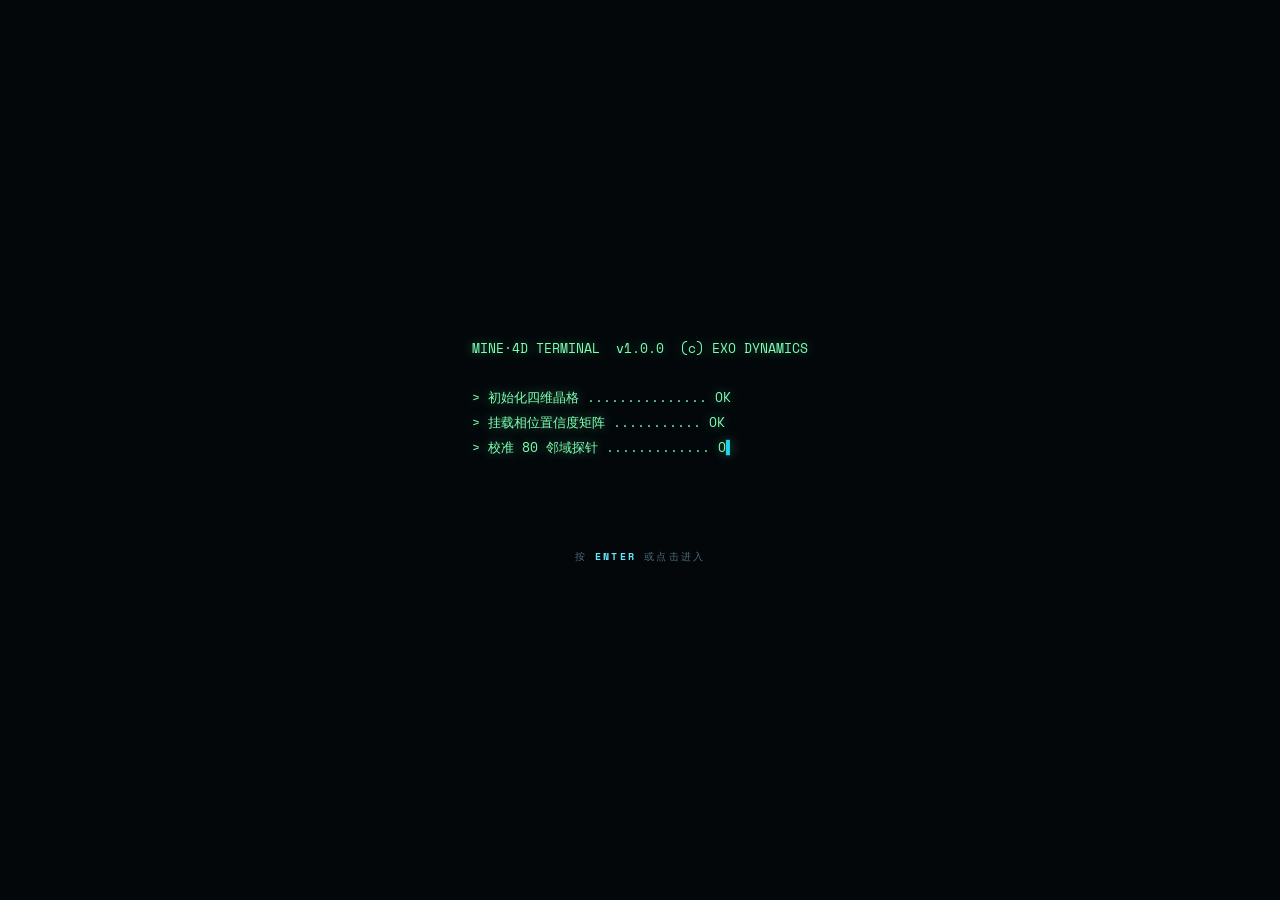
==== index.html @ d92250cf "v1.1.0: add 3D volume view and 4D hyper view - three views switchable with 1/2/3 or the floating tab" ====
<!DOCTYPE html>
<html lang="zh-CN">
<head>
<meta charset="UTF-8">
<meta name="viewport" content="width=device-width, initial-scale=1, maximum-scale=1, user-scalable=no, viewport-fit=cover">
<meta name="theme-color" content="#05090d">
<title>MINE·4D — 四维排雷终端</title>
<link rel="icon" href="data:image/svg+xml,%3Csvg xmlns='http://www.w3.org/2000/svg' viewBox='0 0 32 32'%3E%3Crect width='32' height='32' rx='6' fill='%23081016'/%3E%3Ccircle cx='16' cy='16' r='8' fill='none' stroke='%2322d3ee' stroke-width='2'/%3E%3Ccircle cx='16' cy='16' r='2.6' fill='%23ff3b6b'/%3E%3C/svg%3E">
<link rel="stylesheet" href="fonts/fonts.css?v=1.1.0">
<link rel="stylesheet" href="style.css?v=1.1.0">
</head>
<body>
<div class="crt" aria-hidden="true"></div>
<div class="scanbeam" aria-hidden="true"></div>

<header class="top">
  <div class="brand">
    <span class="logo"><i></i><i></i><i></i><i></i></span>
    <div>
      <b>MINE·4D</b>
      <small>FOUR-DIMENSIONAL DEMINING TERMINAL</small>
    </div>
  </div>

  <nav id="diff-bar" class="diffs"></nav>
  <div id="mode-bar" class="modes"></div>

  <div class="stats">
    <div class="stat"><label>剩余雷</label><b id="mines-left">000</b></div>
    <div class="stat"><label>时间</label><b id="clock">00:00</b></div>
    <div class="stat"><label>已扫描</label><b id="opened">0%</b></div>
    <div class="stat wide"><label>坐标 X Y Z W</label><b id="coords">[-,0,-,0]</b></div>
  </div>

  <div class="acts">
    <button id="btn-new" class="btn">重新生成<i>R</i></button>
    <button id="btn-auto" class="btn">自动推理<i>T</i></button>
    <button id="btn-hint" class="btn">提示<i>G</i></button>
    <button id="btn-cam" class="btn ghost hidden">复位视角</button>
    <button id="btn-help" class="btn ghost">手册<i>H</i></button>
  </div>
</header>

<main>
  <section class="board-wrap">
    <canvas id="board"></canvas>
    <div id="view-bar" class="views"></div>
    <div id="banner" class="banner"></div>
    <div class="corner tl"></div><div class="corner tr"></div>
    <div class="corner bl"></div><div class="corner br"></div>
  </section>

  <aside class="side">
    <section class="panel">
      <h3>相位剖面 <em>PHASE PROFILE</em></h3>
      <div class="thumbs">
        <figure><figcaption id="cap-w0">W-1</figcaption><canvas id="thumb0"></canvas></figure>
        <figure><figcaption id="cap-w1">W</figcaption><canvas id="thumb1"></canvas></figure>
        <figure><figcaption id="cap-w2">W+1</figcaption><canvas id="thumb2"></canvas></figure>
      </div>
      <p class="note">同一层 Z 在相位 W−1 / W / W+1 上的三张切片。</p>
    </section>

    <section class="panel">
      <h3>4D 邻域扫描仪 <em>SCANNER</em></h3>
      <canvas id="scanner"></canvas>
      <p class="note" id="nb-note">9 个小块 = 3 个相位 × 3 个层，每块是 3×3 平面邻域。</p>
    </section>

    <section class="panel log-panel">
      <h3>日志 <em>LOG</em></h3>
      <ul id="log"></ul>
    </section>
  </aside>
</main>

<footer class="bottom">
  <div class="phase-ctl">
    <label>相位 W</label>
    <input id="w-slider" type="range" min="0" max="3" value="0" step="1">
    <b id="w-val">W0</b>
  </div>
  <div id="z-tabs" class="z-tabs"></div>
  <div id="hintline" class="hintline">左键 排雷 · 右键 插旗 · W/S 切相位 · A/D 切层</div>
</footer>

<div id="boot" class="boot">
  <pre id="boot-text"></pre>
  <div class="boot-hint">按 <b>ENTER</b> 或点击进入</div>
</div>

<div id="help" class="modal hidden">
  <div class="modal-box">
    <header>
      <h2>操作手册</h2>
      <button class="close" data-close>×</button>
    </header>
    <div class="modal-body">
      <h4>这是什么</h4>
      <p>经典扫雷被搬到了四个正交维度：雷场是 <b>x × y × z × w</b> 的四维晶格，你每次只看到 <b>(x, y)</b> 这一片平面，用「层 Z」和「相位 W」在四维里移动。</p>
      <h4>两种邻域</h4>
      <p><b>面邻 8</b>（默认）：只算四个维度上「贴着」的 8 个格子（±x、±y、±z、±w），数字 0–8，和经典扫雷一样可以纯逻辑推完。<br>
      <b>全域 80</b>：四维切比雪夫邻域，共 80 个邻居（同层 8 邻 + 上下层各 9 + 相邻相位各 27），数字会很大，右侧扫描仪按「相位 × 层」把它拆成 9 个小块。</p>
      <h4>数字的含义</h4>
      <p>数字 = 该格邻域中的雷数。面邻 8 模式下就是经典扫雷；全域 80 模式下 80 个邻居里有多少雷，数字就是多少。</p>
      <h4>三种视图</h4>
      <ul>
        <li><b>平面</b>（1）：只画 <b>(x, y)</b> 这一张切片，最清晰，适合推逻辑。</li>
        <li><b>立体</b>（2）：把当前相位的 <b>x × y × z</b> 整块画出来，层 Z 变成真正的「楼层」。</li>
        <li><b>四维</b>（3）：把全部相位 <b>W0…Wn</b> 沿一个方向并排展开，四维一次性摊开在眼前。</li>
      </ul>
      <p>立体与四维视图里：<b>拖动</b>旋转、<b>滚轮 / 双指</b>缩放、<b>双击</b>或「复位视角」回到默认机位。左键点格子照样排雷，右键插旗，当前层与当前相位会高亮。</p>
      <h4>怎么玩</h4>
      <ul>
        <li><b>左键</b> 排雷 · 在已开的数字上左键 = 快开（周围旗数等于数字时揭开其余）</li>
        <li><b>右键 / 长按</b> 插旗 · <b>空格</b> 对光标格操作 · <b>F</b> 插旗 · <b>C</b> 快开</li>
        <li><b>W / S</b> 或底部滑杆切相位 · <b>A / D</b> 或 Z0–Zn 切层 · 方向键移动光标</li>
        <li><b>T</b> 自动推理：只做「必定成立」的两类推导，不会瞎猜 · <b>G</b> 提示一处可确定的格子</li>
      </ul>
      <h4>首击安全</h4>
      <p>第一次点击的格子连同它的 80 个邻居都会被排空，必定打开一片空地。</p>
    </div>
  </div>
</div>

<script src="js/core.js?v=1.1.0"></script>
<script src="js/render.js?v=1.1.0"></script>
<script src="js/render3d.js?v=1.1.0"></script>
<script src="js/ui.js?v=1.1.0"></script>
<script src="js/main.js?v=1.1.0"></script>
</body>
</html>
---- fonts/fonts.css ----
/* latin-ext */
@font-face {
  font-family: 'Outfit';
  font-style: normal;
  font-weight: 300;
  font-display: swap;
  src: url(f1.woff2) format('woff2');
  unicode-range: U+0100-02BA, U+02BD-02C5, U+02C7-02CC, U+02CE-02D7, U+02DD-02FF, U+0304, U+0308, U+0329, U+1D00-1DBF, U+1E00-1E9F, U+1EF2-1EFF, U+2020, U+20A0-20AB, U+20AD-20C4, U+2113, U+2C60-2C7F, U+A720-A7FF;
}
/* latin */
@font-face {
  font-family: 'Outfit';
  font-style: normal;
  font-weight: 300;
  font-display: swap;
  src: url(f0.woff2) format('woff2');
  unicode-range: U+0000-00FF, U+0131, U+0152-0153, U+02BB-02BC, U+02C6, U+02DA, U+02DC, U+0304, U+0308, U+0329, U+2000-206F, U+20AC, U+2122, U+2191, U+2193, U+2212, U+2215, U+FEFF, U+FFFD;
}
/* latin-ext */
@font-face {
  font-family: 'Outfit';
  font-style: normal;
  font-weight: 500;
  font-display: swap;
  src: url(f1.woff2) format('woff2');
  unicode-range: U+0100-02BA, U+02BD-02C5, U+02C7-02CC, U+02CE-02D7, U+02DD-02FF, U+0304, U+0308, U+0329, U+1D00-1DBF, U+1E00-1E9F, U+1EF2-1EFF, U+2020, U+20A0-20AB, U+20AD-20C4, U+2113, U+2C60-2C7F, U+A720-A7FF;
}
/* latin */
@font-face {
  font-family: 'Outfit';
  font-style: normal;
  font-weight: 500;
  font-display: swap;
  src: url(f0.woff2) format('woff2');
  unicode-range: U+0000-00FF, U+0131, U+0152-0153, U+02BB-02BC, U+02C6, U+02DA, U+02DC, U+0304, U+0308, U+0329, U+2000-206F, U+20AC, U+2122, U+2191, U+2193, U+2212, U+2215, U+FEFF, U+FFFD;
}
/* latin-ext */
@font-face {
  font-family: 'Outfit';
  font-style: normal;
  font-weight: 700;
  font-display: swap;
  src: url(f1.woff2) format('woff2');
  unicode-range: U+0100-02BA, U+02BD-02C5, U+02C7-02CC, U+02CE-02D7, U+02DD-02FF, U+0304, U+0308, U+0329, U+1D00-1DBF, U+1E00-1E9F, U+1EF2-1EFF, U+2020, U+20A0-20AB, U+20AD-20C4, U+2113, U+2C60-2C7F, U+A720-A7FF;
}
/* latin */
@font-face {
  font-family: 'Outfit';
  font-style: normal;
  font-weight: 700;
  font-display: swap;
  src: url(f0.woff2) format('woff2');
  unicode-range: U+0000-00FF, U+0131, U+0152-0153, U+02BB-02BC, U+02C6, U+02DA, U+02DC, U+0304, U+0308, U+0329, U+2000-206F, U+20AC, U+2122, U+2191, U+2193, U+2212, U+2215, U+FEFF, U+FFFD;
}
/* latin-ext */
@font-face {
  font-family: 'Outfit';
  font-style: normal;
  font-weight: 900;
  font-display: swap;
  src: url(f1.woff2) format('woff2');
  unicode-range: U+0100-02BA, U+02BD-02C5, U+02C7-02CC, U+02CE-02D7, U+02DD-02FF, U+0304, U+0308, U+0329, U+1D00-1DBF, U+1E00-1E9F, U+1EF2-1EFF, U+2020, U+20A0-20AB, U+20AD-20C4, U+2113, U+2C60-2C7F, U+A720-A7FF;
}
/* latin */
@font-face {
  font-family: 'Outfit';
  font-style: normal;
  font-weight: 900;
  font-display: swap;
  src: url(f0.woff2) format('woff2');
  unicode-range: U+0000-00FF, U+0131, U+0152-0153, U+02BB-02BC, U+02C6, U+02DA, U+02DC, U+0304, U+0308, U+0329, U+2000-206F, U+20AC, U+2122, U+2191, U+2193, U+2212, U+2215, U+FEFF, U+FFFD;
}
/* vietnamese */
@font-face {
  font-family: 'Space Mono';
  font-style: normal;
  font-weight: 400;
  font-display: swap;
  src: url(f5.woff2) format('woff2');
  unicode-range: U+0102-0103, U+0110-0111, U+0128-0129, U+0168-0169, U+01A0-01A1, U+01AF-01B0, U+0300-0301, U+0303-0304, U+0308-0309, U+0323, U+0329, U+1EA0-1EF9, U+20AB;
}
/* latin-ext */
@font-face {
  font-family: 'Space Mono';
  font-style: normal;
  font-weight: 400;
  font-display: swap;
  src: url(f6.woff2) format('woff2');
  unicode-range: U+0100-02BA, U+02BD-02C5, U+02C7-02CC, U+02CE-02D7, U+02DD-02FF, U+0304, U+0308, U+0329, U+1D00-1DBF, U+1E00-1E9F, U+1EF2-1EFF, U+2020, U+20A0-20AB, U+20AD-20C4, U+2113, U+2C60-2C7F, U+A720-A7FF;
}
/* latin */
@font-face {
  font-family: 'Space Mono';
  font-style: normal;
  font-weight: 400;
  font-display: swap;
  src: url(f7.woff2) format('woff2');
  unicode-range: U+0000-00FF, U+0131, U+0152-0153, U+02BB-02BC, U+02C6, U+02DA, U+02DC, U+0304, U+0308, U+0329, U+2000-206F, U+20AC, U+2122, U+2191, U+2193, U+2212, U+2215, U+FEFF, U+FFFD;
}
/* vietnamese */
@font-face {
  font-family: 'Space Mono';
  font-style: normal;
  font-weight: 700;
  font-display: swap;
  src: url(f3.woff2) format('woff2');
  unicode-range: U+0102-0103, U+0110-0111, U+0128-0129, U+0168-0169, U+01A0-01A1, U+01AF-01B0, U+0300-0301, U+0303-0304, U+0308-0309, U+0323, U+0329, U+1EA0-1EF9, U+20AB;
}
/* latin-ext */
@font-face {
  font-family: 'Space Mono';
  font-style: normal;
  font-weight: 700;
  font-display: swap;
  src: url(f4.woff2) format('woff2');
  unicode-range: U+0100-02BA, U+02BD-02C5, U+02C7-02CC, U+02CE-02D7, U+02DD-02FF, U+0304, U+0308, U+0329, U+1D00-1DBF, U+1E00-1E9F, U+1EF2-1EFF, U+2020, U+20A0-20AB, U+20AD-20C4, U+2113, U+2C60-2C7F, U+A720-A7FF;
}
/* latin */
@font-face {
  font-family: 'Space Mono';
  font-style: normal;
  font-weight: 700;
  font-display: swap;
  src: url(f2.woff2) format('woff2');
  unicode-range: U+0000-00FF, U+0131, U+0152-0153, U+02BB-02BC, U+02C6, U+02DA, U+02DC, U+0304, U+0308, U+0329, U+2000-206F, U+20AC, U+2122, U+2191, U+2193, U+2212, U+2215, U+FEFF, U+FFFD;
}
---- style.css ----
/* ============================================================
   MINE·4D — 视觉系统：深空终端 / 青蓝荧光 / 单色数据
   ============================================================ */
:root {
  --bg:        #04080c;
  --bg-2:      #061017;
  --panel:     rgba(8, 19, 26, 0.92);
  --panel-2:   rgba(10, 24, 32, 0.82);
  --line:      rgba(34, 211, 238, 0.16);
  --line-2:    rgba(34, 211, 238, 0.34);
  --ink:       #cfe9f0;
  --ink-soft:  #7fa3b0;
  --ink-dim:   #4a6b78;
  --cyan:      #22d3ee;
  --cyan-2:    #67e8f9;
  --amber:     #ffb020;
  --magenta:   #ff3b6b;
  --green:     #7dffb2;
  --font-mono: 'Space Mono', ui-monospace, 'Cascadia Mono', monospace;
  --font-ui: 'Outfit', 'PingFang SC', 'Microsoft YaHei', sans-serif;
  --ease: cubic-bezier(0.22, 1, 0.36, 1);
}

* { margin: 0; padding: 0; box-sizing: border-box; -webkit-tap-highlight-color: transparent; }

html, body { height: 100%; }

body {
  overflow: hidden;
  background:
    radial-gradient(120% 90% at 50% -10%, rgba(34, 211, 238, 0.10), transparent 55%),
    radial-gradient(90% 70% at 110% 110%, rgba(255, 59, 107, 0.07), transparent 60%),
    linear-gradient(180deg, #050b11 0%, #03070a 100%),
    var(--bg);
  color: var(--ink);
  font-family: var(--font-ui);
  font-size: 14px;
  -webkit-font-smoothing: antialiased;
  user-select: none;
  display: grid;
  grid-template-rows: auto minmax(0, 1fr) auto;
  height: 100dvh;
}

/* 四维网格底纹：这是台扫描仪，格线属于它自己 */
body::before {
  content: '';
  position: fixed; inset: 0; pointer-events: none; z-index: 0;
  background-image:
    linear-gradient(rgba(34, 211, 238, 0.045) 1px, transparent 1px),
    linear-gradient(90deg, rgba(34, 211, 238, 0.045) 1px, transparent 1px);
  background-size: 56px 56px;
  mask-image: radial-gradient(120% 90% at 50% 10%, #000 30%, transparent 78%);
}

/* CRT 扫描线 + 暗角 */
.crt {
  position: fixed; inset: 0; pointer-events: none; z-index: 50;
  background: repeating-linear-gradient(180deg, rgba(255, 255, 255, 0.028) 0 1px, transparent 1px 3px);
  mix-blend-mode: screen;
  opacity: 0.55;
}
.crt::after {
  content: '';
  position: absolute; inset: 0;
  background: radial-gradient(120% 90% at 50% 50%, transparent 55%, rgba(0, 0, 0, 0.55) 100%);
  mix-blend-mode: multiply;
}
.scanbeam {
  position: fixed; left: 0; right: 0; height: 140px; z-index: 49;
  pointer-events: none;
  background: linear-gradient(180deg, transparent, rgba(34, 211, 238, 0.05), transparent);
  animation: beam 9s linear infinite;
}
@keyframes beam { from { top: -20%; } to { top: 110%; } }

::selection { background: rgba(34, 211, 238, 0.28); color: #eafcff; }
::-webkit-scrollbar { width: 8px; height: 8px; }
::-webkit-scrollbar-track { background: rgba(6, 16, 22, 0.6); }
::-webkit-scrollbar-thumb { background: rgba(34, 211, 238, 0.28); border-radius: 0; }
::-webkit-scrollbar-thumb:hover { background: rgba(34, 211, 238, 0.45); }
:focus-visible { outline: 1px solid var(--cyan); outline-offset: 2px; }

/* ---------------- 顶栏 ---------------- */
.top {
  position: relative; z-index: 5;
  display: flex; align-items: center; gap: 18px;
  padding: 14px clamp(12px, 2.2vw, 26px) 12px;
  border-bottom: 1px solid var(--line);
  background: linear-gradient(180deg, rgba(8, 19, 26, 0.95), rgba(6, 14, 20, 0.72));
  backdrop-filter: blur(6px);
}
.brand { display: flex; align-items: center; gap: 11px; flex: none; }
.brand b {
  display: block; font-family: var(--font-mono); font-size: 18px; letter-spacing: 0.16em;
  color: #eafcff; text-shadow: 0 0 18px rgba(34, 211, 238, 0.55);
}
.brand small {
  display: block; font-family: var(--font-mono); font-size: 8.5px; letter-spacing: 0.22em;
  color: var(--ink-dim); margin-top: 2px;
}
.logo { display: grid; grid-template-columns: 1fr 1fr; gap: 3px; width: 22px; height: 22px; }
.logo i { display: block; border: 1px solid var(--line-2); background: rgba(34, 211, 238, 0.10); }
.logo i:nth-child(4) { background: var(--cyan); border-color: var(--cyan); box-shadow: 0 0 10px rgba(34, 211, 238, 0.8); }

.diffs { display: flex; gap: 6px; flex: 1; min-width: 0; }
.diff {
  flex: 1 1 0; min-width: 0;
  display: grid; gap: 1px;
  padding: 6px 9px;
  font-family: var(--font-mono); text-align: left;
  color: var(--ink-soft);
  background: rgba(10, 24, 32, 0.6);
  border: 1px solid var(--line);
  clip-path: polygon(0 0, calc(100% - 8px) 0, 100% 8px, 100% 100%, 8px 100%, 0 calc(100% - 8px));
  cursor: pointer;
  transition: border-color 160ms var(--ease), background 160ms, color 160ms;
}
.diff b { font-size: 12px; letter-spacing: 0.1em; color: var(--ink); }
.diff i { font-style: normal; font-size: 8px; letter-spacing: 0.18em; color: var(--ink-dim); }
.diff span { font-size: 9px; color: var(--ink-dim); white-space: nowrap; overflow: hidden; text-overflow: ellipsis; }
.diff:hover { border-color: var(--line-2); color: var(--cyan-2); }
.diff.on {
  color: var(--cyan-2); border-color: var(--cyan);
  background: rgba(34, 211, 238, 0.12);
  box-shadow: inset 0 0 22px rgba(34, 211, 238, 0.10);
}
.diff.on b { color: #eafcff; }

.modes { display: flex; gap: 3px; flex: none; padding: 2px; border: 1px solid var(--line); }
.mode {
  font-family: var(--font-mono); font-size: 9.5px; letter-spacing: 0.08em;
  color: var(--ink-dim); background: transparent; border: 0;
  padding: 4px 8px; cursor: pointer; transition: color 130ms, background 130ms;
}
.mode:hover { color: var(--cyan-2); }
.mode.on { color: #04121a; background: var(--cyan); }

.views {
  position: absolute; top: 10px; left: 12px; z-index: 4;
  display: flex; gap: 3px;
  padding: 3px;
  background: rgba(4, 11, 16, 0.72);
  border: 1px solid var(--line);
  backdrop-filter: blur(4px);
}
.view {
  display: grid; gap: 0;
  font-family: var(--font-mono); text-align: left;
  color: var(--ink-dim);
  background: rgba(10, 24, 32, 0.55);
  border: 1px solid var(--line);
  padding: 4px 9px; cursor: pointer;
  transition: color 130ms, border-color 130ms, background 130ms;
}
.view b { font-size: 10px; color: var(--ink-soft); font-weight: 700; letter-spacing: 0.08em; }
.view i { font-style: normal; font-size: 7px; letter-spacing: 0.14em; color: var(--ink-dim); }
.view:hover { border-color: var(--line-2); }
.view:hover b { color: var(--cyan-2); }
.view.on { border-color: var(--cyan); background: rgba(34, 211, 238, 0.14); }
.view.on b { color: #eafcff; }
.view.on i { color: var(--cyan); }

.stats { display: flex; gap: 14px; flex: none; }
.stat { display: grid; gap: 1px; }
.stat label { font-family: var(--font-mono); font-size: 8px; letter-spacing: 0.16em; color: var(--ink-dim); }
.stat b {
  font-family: var(--font-mono); font-size: 15px; font-variant-numeric: tabular-nums;
  color: var(--cyan-2); letter-spacing: 0.04em;
}
.stat.wide b { font-size: 12px; color: var(--ink); letter-spacing: 0.02em; }

.acts { display: flex; gap: 6px; flex: none; }
.btn {
  display: inline-flex; align-items: center; gap: 6px;
  font-family: var(--font-mono); font-size: 10.5px; letter-spacing: 0.12em;
  color: var(--ink);
  padding: 7px 10px;
  background: rgba(10, 24, 32, 0.7);
  border: 1px solid var(--line-2);
  clip-path: polygon(0 0, calc(100% - 7px) 0, 100% 7px, 100% 100%, 7px 100%, 0 calc(100% - 7px));
  cursor: pointer;
  transition: transform 130ms var(--ease), background 130ms, border-color 130ms, color 130ms;
}
.btn i {
  font-style: normal; font-size: 8px; color: var(--ink-dim);
  border: 1px solid var(--line); padding: 0 3px; border-radius: 2px;
}
.btn:hover { color: var(--cyan-2); border-color: var(--cyan); background: rgba(34, 211, 238, 0.10); transform: translateY(-1px); }
.btn:active { transform: translateY(1px); }
.btn.ghost { border-color: var(--line); color: var(--ink-soft); }

/* ---------------- 主体 ---------------- */
main {
  position: relative; z-index: 4;
  display: grid; grid-template-columns: minmax(0, 1fr) 288px;
  grid-template-rows: minmax(0, 1fr);
  gap: 14px; min-height: 0;
  padding: 14px clamp(12px, 2.2vw, 26px) 10px;
}

.board-wrap {
  position: relative; min-height: 0;
  border: 1px solid var(--line);
  background:
    radial-gradient(90% 70% at 50% 0%, rgba(34, 211, 238, 0.06), transparent 60%),
    rgba(4, 10, 14, 0.72);
  clip-path: polygon(0 0, calc(100% - 16px) 0, 100% 16px, 100% 100%, 16px 100%, 0 calc(100% - 16px));
  overflow: hidden;
}
.board-wrap::after {
  content: '';
  position: absolute; inset: 0; pointer-events: none;
  box-shadow: inset 0 0 60px rgba(34, 211, 238, 0.06);
}
#board {
  position: absolute; inset: 0;
  display: block; width: 100%; height: 100%;
  touch-action: manipulation;
}

.corner { position: absolute; width: 14px; height: 14px; border: 1px solid var(--cyan); pointer-events: none; opacity: 0.8; }
.corner.tl { left: 6px; top: 6px; border-right: 0; border-bottom: 0; }
.corner.tr { right: 6px; top: 6px; border-left: 0; border-bottom: 0; }
.corner.bl { left: 6px; bottom: 6px; border-right: 0; border-top: 0; }
.corner.br { right: 6px; bottom: 6px; border-left: 0; border-top: 0; }

.banner {
  position: absolute; inset: 0; z-index: 3;
  display: grid; place-content: center; gap: 8px; text-align: center;
  background: rgba(3, 8, 12, 0);
  opacity: 0; visibility: hidden;
  transition: opacity 260ms var(--ease), visibility 260ms, background 260ms;
  pointer-events: none;
}
.banner.show { opacity: 1; visibility: visible; background: rgba(3, 8, 12, 0.72); }
.banner .b-title {
  font-family: var(--font-mono); font-size: clamp(22px, 3.4vw, 40px); letter-spacing: 0.18em;
  color: #eafcff; text-shadow: 0 0 30px rgba(34, 211, 238, 0.55);
}
.banner .b-sub { font-family: var(--font-mono); font-size: 11.5px; letter-spacing: 0.14em; color: var(--ink-soft); }
.banner.lose .b-title { color: #ffe1e8; text-shadow: 0 0 34px rgba(255, 59, 107, 0.7); }
.banner.win .b-title { color: #e8fff2; text-shadow: 0 0 34px rgba(125, 255, 178, 0.6); }

/* ---------------- 侧栏 ---------------- */
.side { display: grid; grid-template-rows: auto auto minmax(0, 1fr); gap: 10px; min-height: 0; }
.panel {
  position: relative;
  padding: 10px 12px 12px;
  background: var(--panel);
  border: 1px solid var(--line);
  clip-path: polygon(0 0, calc(100% - 12px) 0, 100% 12px, 100% 100%, 12px 100%, 0 calc(100% - 12px));
}
.panel h3 {
  display: flex; align-items: baseline; gap: 8px;
  font-family: var(--font-mono); font-size: 10.5px; letter-spacing: 0.2em;
  color: var(--ink); margin-bottom: 8px; font-weight: 700;
}
.panel h3 em { font-style: normal; font-size: 7.5px; letter-spacing: 0.2em; color: var(--ink-dim); }
.panel .note { margin-top: 7px; font-size: 10px; line-height: 1.55; color: var(--ink-dim); letter-spacing: 0.02em; }

.thumbs { display: grid; grid-template-columns: repeat(3, 1fr); gap: 6px; }
.thumbs figure { display: grid; gap: 4px; }
.thumbs figcaption {
  font-family: var(--font-mono); font-size: 8px; letter-spacing: 0.16em; color: var(--ink-dim);
  text-align: center;
}
.thumbs canvas { width: 100%; aspect-ratio: 4 / 3; display: block; background: rgba(4, 10, 14, 0.6); border: 1px solid var(--line); }

#scanner { width: 100%; aspect-ratio: 1 / 1; display: block; background: rgba(4, 10, 14, 0.55); border: 1px solid var(--line); }

.log-panel { display: flex; flex-direction: column; min-height: 0; }
#log { list-style: none; overflow-y: auto; min-height: 60px; display: grid; gap: 3px; align-content: start; }
#log li {
  display: grid; grid-template-columns: auto auto 1fr; gap: 6px; align-items: baseline;
  font-family: var(--font-mono); font-size: 9.5px; line-height: 1.5;
  color: var(--ink-soft);
  padding: 2px 0;
  border-bottom: 1px dashed rgba(34, 211, 238, 0.08);
}
#log .ts { color: var(--ink-dim); font-size: 8.5px; }
#log .mk { color: var(--cyan); }
#log li.l-good { color: #c8ffe0; }
#log li.l-good .mk { color: var(--green); }
#log li.l-bad { color: #ffd9e1; }
#log li.l-bad .mk { color: var(--magenta); }
#log li.l-warn { color: #ffe9c2; }
#log li.l-warn .mk { color: var(--amber); }

/* ---------------- 底栏 ---------------- */
.bottom {
  position: relative; z-index: 5;
  display: flex; align-items: center; gap: 18px;
  padding: 10px clamp(12px, 2.2vw, 26px) max(10px, env(safe-area-inset-bottom));
  border-top: 1px solid var(--line);
  background: linear-gradient(0deg, rgba(8, 19, 26, 0.92), rgba(6, 14, 20, 0.6));
}
.phase-ctl { display: flex; align-items: center; gap: 10px; flex: none; }
.phase-ctl label { font-family: var(--font-mono); font-size: 9px; letter-spacing: 0.18em; color: var(--ink-dim); }
.phase-ctl b { font-family: var(--font-mono); font-size: 11px; color: var(--cyan-2); min-width: 26px; }

input[type='range'] {
  -webkit-appearance: none; appearance: none;
  width: clamp(110px, 16vw, 220px); height: 20px; background: transparent; cursor: pointer;
}
input[type='range']::-webkit-slider-runnable-track {
  height: 4px; background: linear-gradient(90deg, rgba(34, 211, 238, 0.55), rgba(34, 211, 238, 0.12));
  border: 1px solid var(--line-2);
}
input[type='range']::-webkit-slider-thumb {
  -webkit-appearance: none; width: 12px; height: 16px; margin-top: -7px;
  background: var(--cyan); border: 0;
  clip-path: polygon(0 0, 100% 0, 100% 70%, 50% 100%, 0 70%);
  box-shadow: 0 0 12px rgba(34, 211, 238, 0.8);
}
input[type='range']::-moz-range-track { height: 4px; background: rgba(34, 211, 238, 0.25); }
input[type='range']::-moz-range-thumb { width: 12px; height: 16px; border: 0; background: var(--cyan); border-radius: 0; }

.z-tabs { display: flex; gap: 4px; flex-wrap: wrap; }
.ztab {
  font-family: var(--font-mono); font-size: 9.5px; letter-spacing: 0.1em;
  color: var(--ink-dim); background: rgba(10, 24, 32, 0.6);
  border: 1px solid var(--line); padding: 4px 8px; cursor: pointer;
  transition: color 130ms, border-color 130ms, background 130ms;
}
.ztab:hover { color: var(--cyan-2); border-color: var(--line-2); }
.ztab.on { color: #04121a; background: var(--cyan); border-color: var(--cyan); box-shadow: 0 0 14px rgba(34, 211, 238, 0.55); }

.hintline {
  margin-left: auto; font-family: var(--font-mono); font-size: 9.5px; letter-spacing: 0.05em;
  color: var(--ink-dim); text-align: right; white-space: nowrap; overflow: hidden; text-overflow: ellipsis;
}
.hintline b { color: var(--cyan-2); font-weight: 400; }

/* ---------------- 开机自检 ---------------- */
.boot {
  position: fixed; inset: 0; z-index: 80;
  display: grid; place-content: center; gap: 18px; justify-items: center;
  background: #03070a;
  transition: opacity 700ms var(--ease), visibility 700ms;
}
.boot pre {
  font-family: var(--font-mono); font-size: clamp(10px, 1.25vw, 13px); line-height: 1.9;
  color: var(--green); text-shadow: 0 0 12px rgba(125, 255, 178, 0.45);
  min-height: 15em; white-space: pre-wrap; max-width: 92vw;
}
.boot .caret { animation: blink 900ms steps(1) infinite; color: var(--cyan); }
@keyframes blink { 50% { opacity: 0; } }
.boot-hint { font-family: var(--font-mono); font-size: 10px; letter-spacing: 0.22em; color: var(--ink-dim); }
.boot-hint b { color: var(--cyan-2); }
.boot.gone { opacity: 0; visibility: hidden; }

/* ---------------- 手册 ---------------- */
.modal {
  position: fixed; inset: 0; z-index: 70;
  display: grid; place-items: center; padding: 20px;
  background: rgba(3, 7, 10, 0.78);
  backdrop-filter: blur(4px);
}
.modal.hidden { display: none; }
.modal-box {
  width: min(640px, 100%); max-height: 82vh; overflow: hidden;
  display: flex; flex-direction: column;
  background: var(--panel); border: 1px solid var(--line-2);
  clip-path: polygon(0 0, calc(100% - 18px) 0, 100% 18px, 100% 100%, 18px 100%, 0 calc(100% - 18px));
}
.modal-box header {
  display: flex; justify-content: space-between; align-items: center;
  padding: 14px 18px 10px; border-bottom: 1px solid var(--line);
}
.modal-box h2 { font-family: var(--font-mono); font-size: 15px; letter-spacing: 0.18em; }
.modal-box .close {
  background: none; border: 1px solid var(--line-2); color: var(--ink-soft);
  width: 26px; height: 26px; cursor: pointer; font-size: 15px; line-height: 1;
}
.modal-box .close:hover { color: var(--magenta); border-color: var(--magenta); }
.modal-body { padding: 14px 18px 20px; overflow-y: auto; }
.modal-body h4 {
  font-family: var(--font-mono); font-size: 10px; letter-spacing: 0.2em;
  color: var(--cyan-2); margin: 14px 0 5px;
}
.modal-body h4:first-child { margin-top: 0; }
.modal-body p, .modal-body li { font-size: 12.5px; line-height: 1.75; color: var(--ink-soft); }
.modal-body ul { padding-left: 18px; display: grid; gap: 3px; }
.modal-body b { color: var(--ink); font-weight: 600; }

/* ---------------- 响应式 ---------------- */
@media (max-width: 1180px) {
  .stats .stat.wide { display: none; }
  main { grid-template-columns: minmax(0, 1fr) 250px; }
}

@media (max-width: 980px) {
  body {
    height: auto; min-height: 100dvh;
    overflow-y: auto; overflow-x: hidden;
    grid-template-rows: auto auto auto;
  }
  main {
    grid-template-columns: minmax(0, 1fr);
    grid-template-rows: auto auto;
    padding-bottom: 6px;
  }
  .board-wrap { height: 46vh; min-height: 300px; }
  .side { grid-template-rows: auto auto auto; }
  .top { flex-wrap: wrap; gap: 8px 10px; padding-bottom: 10px; }
  .diffs { order: 3; flex-basis: 100%; }
  .modes { order: 2; }
  .acts { margin-left: auto; order: 2; }
  .hintline { display: none; }
  .bottom {
    position: sticky; bottom: 0; z-index: 6;
    background: linear-gradient(0deg, rgba(6, 15, 21, 0.98), rgba(6, 15, 21, 0.88));
    backdrop-filter: blur(8px);
  }
  /* 给吸底控制条留出让位，滚到底时最后一块内容不会被压住 */
  .side { padding-bottom: 92px; }
}

@media (max-width: 600px) {
  body { font-size: 13px; }
  .brand small { display: none; }
  .board-wrap { height: 42vh; min-height: 268px; }
  .brand b { font-size: 15px; }
  .brand small { display: none; }
  .stats { gap: 10px; }
  .stat b { font-size: 13px; }
  .diff span { display: none; }
  .diff b { font-size: 11px; }
  .diff i { font-size: 7px; }
  .btn { padding: 6px 8px; font-size: 9.5px; }
  .btn i { display: none; }
  .bottom { gap: 10px; flex-wrap: wrap; }
  .z-tabs { order: 3; flex-basis: 100%; }
  .phase-ctl { flex: 1; }
  input[type='range'] { width: 100%; }
  main { padding-top: 8px; }
  .modal-body p, .modal-body li { font-size: 12px; }
}

@media (prefers-reduced-motion: reduce) {
  .scanbeam { display: none; }
  .crt { opacity: 0.3; }
  *, *::before, *::after { animation-duration: 0.01ms !important; transition-duration: 0.01ms !important; }
}
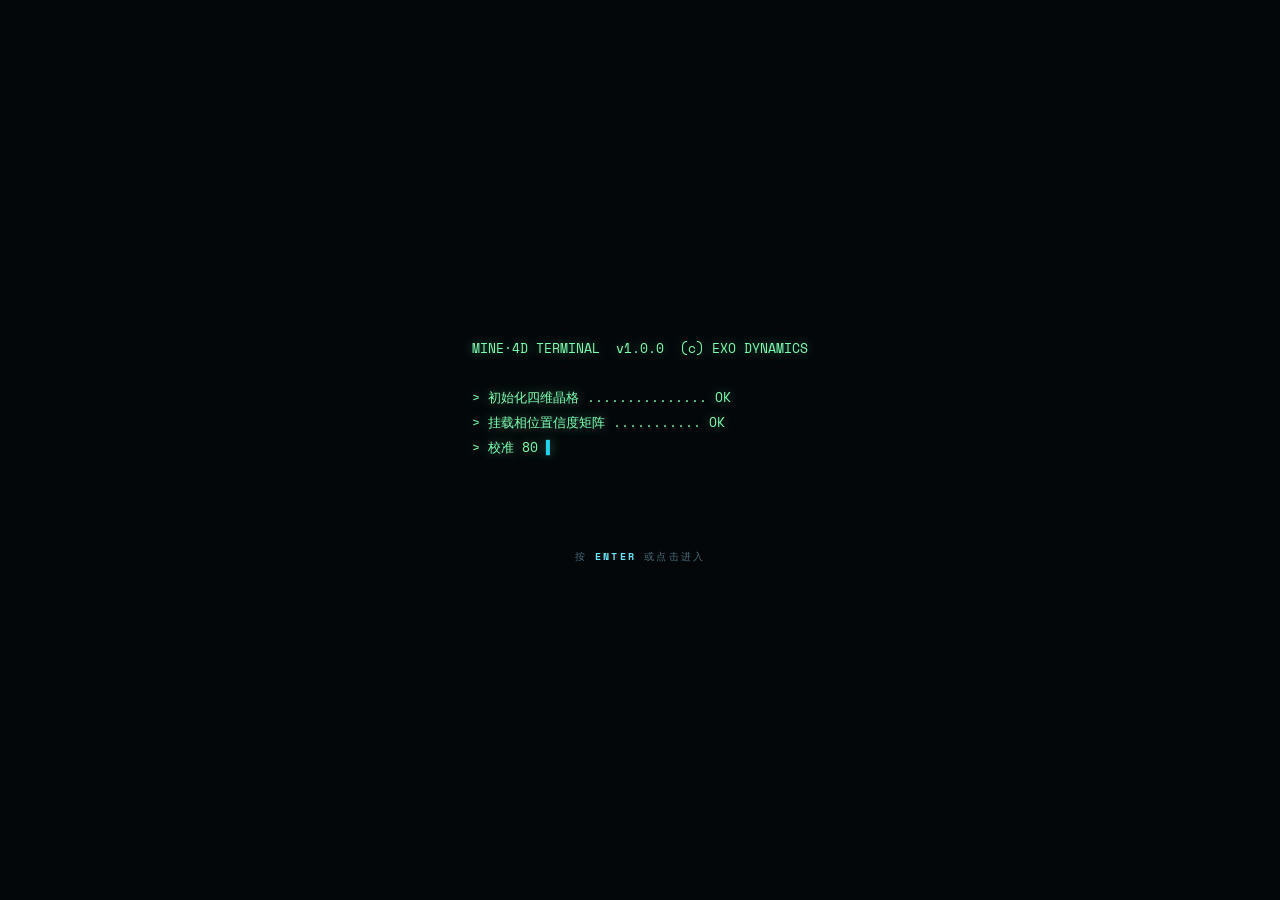
==== commit 7654c9b5: "v1.1.1: publish to GitHub Pages - repo: https://github.com/Hex1um/mine4d - live: https://hex1um.gith" ====
--- a/index.html
+++ b/index.html
@@ -6,8 +6,8 @@
 <meta name="theme-color" content="#05090d">
 <title>MINE·4D — 四维排雷终端</title>
 <link rel="icon" href="data:image/svg+xml,%3Csvg xmlns='http://www.w3.org/2000/svg' viewBox='0 0 32 32'%3E%3Crect width='32' height='32' rx='6' fill='%23081016'/%3E%3Ccircle cx='16' cy='16' r='8' fill='none' stroke='%2322d3ee' stroke-width='2'/%3E%3Ccircle cx='16' cy='16' r='2.6' fill='%23ff3b6b'/%3E%3C/svg%3E">
-<link rel="stylesheet" href="fonts/fonts.css?v=1.1.0">
-<link rel="stylesheet" href="style.css?v=1.1.0">
+<link rel="stylesheet" href="fonts/fonts.css?v=1.1.1">
+<link rel="stylesheet" href="style.css?v=1.1.1">
 </head>
 <body>
 <div class="crt" aria-hidden="true"></div>
@@ -123,10 +123,10 @@
   </div>
 </div>
 
-<script src="js/core.js?v=1.1.0"></script>
-<script src="js/render.js?v=1.1.0"></script>
-<script src="js/render3d.js?v=1.1.0"></script>
-<script src="js/ui.js?v=1.1.0"></script>
-<script src="js/main.js?v=1.1.0"></script>
+<script src="js/core.js?v=1.1.1"></script>
+<script src="js/render.js?v=1.1.1"></script>
+<script src="js/render3d.js?v=1.1.1"></script>
+<script src="js/ui.js?v=1.1.1"></script>
+<script src="js/main.js?v=1.1.1"></script>
 </body>
 </html>
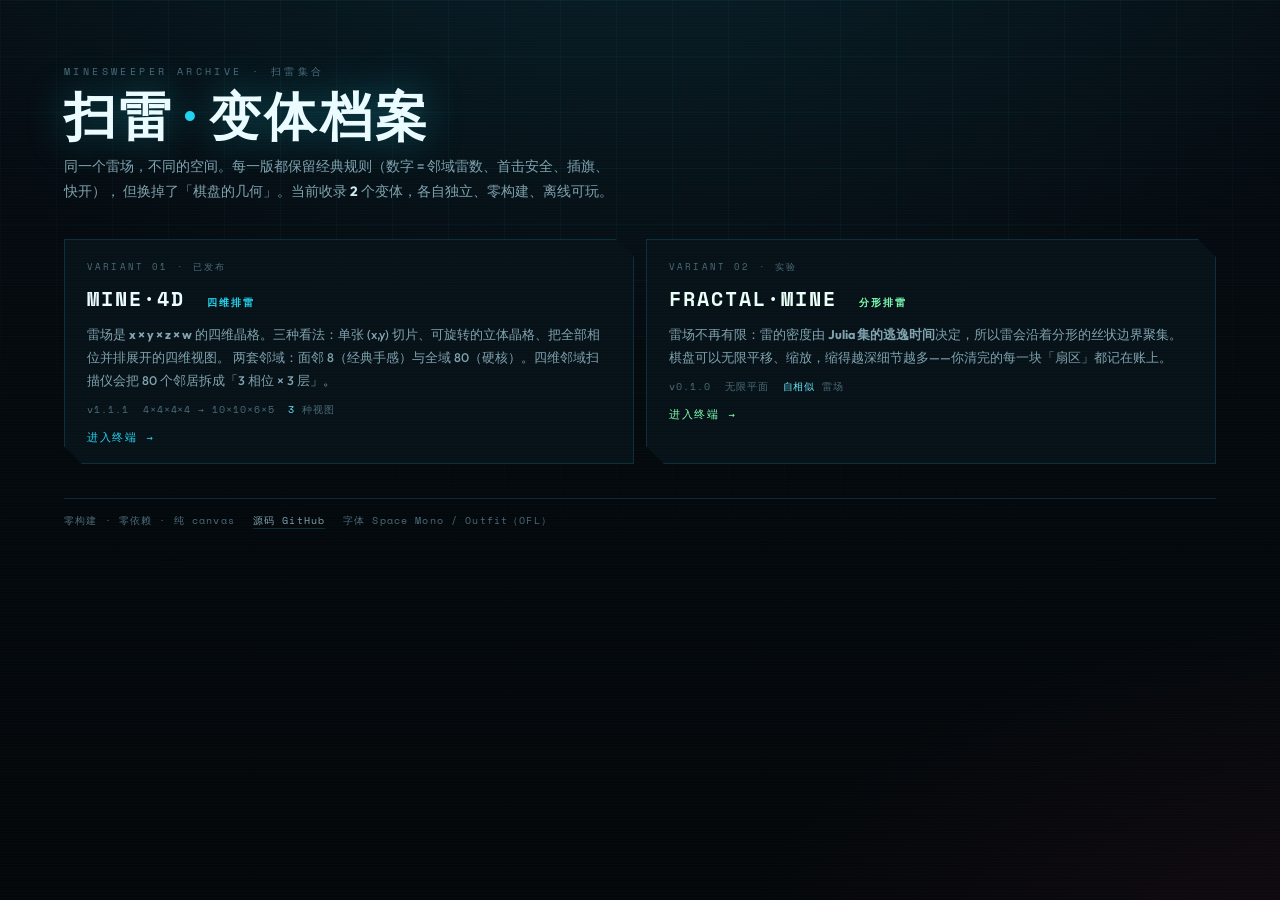
==== commit 75d006d2: "Restructure into a minesweeper collection - move the 4D game into 4d/ (index.html, style.css, js/, f" ====
--- a/index.html
+++ b/index.html
@@ -2,131 +2,113 @@
 <html lang="zh-CN">
 <head>
 <meta charset="UTF-8">
-<meta name="viewport" content="width=device-width, initial-scale=1, maximum-scale=1, user-scalable=no, viewport-fit=cover">
+<meta name="viewport" content="width=device-width, initial-scale=1, viewport-fit=cover">
 <meta name="theme-color" content="#05090d">
-<title>MINE·4D — 四维排雷终端</title>
+<title>扫雷集合 — MINESWEEPER ARCHIVE</title>
 <link rel="icon" href="data:image/svg+xml,%3Csvg xmlns='http://www.w3.org/2000/svg' viewBox='0 0 32 32'%3E%3Crect width='32' height='32' rx='6' fill='%23081016'/%3E%3Ccircle cx='16' cy='16' r='8' fill='none' stroke='%2322d3ee' stroke-width='2'/%3E%3Ccircle cx='16' cy='16' r='2.6' fill='%23ff3b6b'/%3E%3C/svg%3E">
-<link rel="stylesheet" href="fonts/fonts.css?v=1.1.1">
-<link rel="stylesheet" href="style.css?v=1.1.1">
+<link rel="stylesheet" href="4d/fonts/fonts.css?v=1.1.1">
+<style>
+:root {
+  --bg: #04080c; --panel: rgba(8,19,26,.92); --line: rgba(34,211,238,.16); --line2: rgba(34,211,238,.34);
+  --ink: #cfe9f0; --ink-soft: #7fa3b0; --ink-dim: #4a6b78;
+  --cyan: #22d3ee; --cyan2: #67e8f9; --amber: #ffb020; --magenta: #ff3b6b; --green: #7dffb2;
+  --mono: 'Space Mono', ui-monospace, monospace; --ui: 'Outfit','PingFang SC','Microsoft YaHei',sans-serif;
+}
+* { margin:0; padding:0; box-sizing:border-box; }
+html,body { min-height:100%; }
+body {
+  background:
+    radial-gradient(120% 90% at 50% -10%, rgba(34,211,238,.10), transparent 55%),
+    radial-gradient(90% 70% at 110% 110%, rgba(255,59,107,.07), transparent 60%),
+    linear-gradient(180deg,#050b11,#03070a);
+  color: var(--ink); font-family: var(--ui); font-size: 15px;
+  -webkit-font-smoothing: antialiased; padding: clamp(20px, 5vw, 64px);
+  display: grid; gap: clamp(18px, 3vw, 34px); align-content: start;
+}
+body::before {
+  content:''; position: fixed; inset:0; pointer-events:none; z-index:0;
+  background-image: linear-gradient(rgba(34,211,238,.045) 1px, transparent 1px), linear-gradient(90deg, rgba(34,211,238,.045) 1px, transparent 1px);
+  background-size: 56px 56px;
+  mask-image: radial-gradient(120% 90% at 50% 0%, #000 30%, transparent 78%);
+}
+.crt { position: fixed; inset:0; pointer-events:none; z-index:9;
+  background: repeating-linear-gradient(180deg, rgba(255,255,255,.025) 0 1px, transparent 1px 3px); mix-blend-mode: screen; opacity:.5; }
+header { position: relative; z-index:1; display:grid; gap:10px; }
+.kicker { font-family: var(--mono); font-size: 10px; letter-spacing:.34em; color: var(--ink-dim); }
+h1 { font-family: var(--mono); font-size: clamp(26px, 5.4vw, 52px); letter-spacing:.06em; color:#eafcff;
+  text-shadow: 0 0 40px rgba(34,211,238,.35); line-height:1.05; }
+h1 span { color: var(--cyan); }
+.lede { max-width: 62ch; font-size: 13.5px; line-height:1.9; color: var(--ink-soft); }
+.lede b { color: var(--ink); font-weight: 600; }
+
+.list { position: relative; z-index:1; display:grid; gap:12px; grid-template-columns: repeat(auto-fit, minmax(300px, 1fr)); }
+.card {
+  display:grid; gap:10px; align-content:start; text-decoration:none; color:inherit;
+  padding: 20px 22px 18px;
+  background: var(--panel); border:1px solid var(--line);
+  clip-path: polygon(0 0, calc(100% - 18px) 0, 100% 18px, 100% 100%, 18px 100%, 0 calc(100% - 18px));
+  transition: transform 180ms cubic-bezier(.22,1,.36,1), border-color 180ms, background 180ms;
+}
+.card:hover { transform: translateY(-3px); border-color: var(--line2); background: rgba(10,26,34,.95); }
+.card .no { font-family: var(--mono); font-size: 9px; letter-spacing:.24em; color: var(--ink-dim); }
+.card h2 { font-family: var(--mono); font-size: 20px; letter-spacing:.1em; color:#eafcff; }
+.card h2 em { font-style:normal; font-size: 10px; letter-spacing:.2em; color: var(--cyan); margin-left:8px; }
+.card .desc { font-size: 12.5px; line-height: 1.85; color: var(--ink-soft); }
+.card .meta { display:flex; gap:14px; flex-wrap:wrap; font-family: var(--mono); font-size: 9.5px; letter-spacing:.1em; color: var(--ink-dim); }
+.card .meta b { color: var(--cyan2); font-weight: 400; }
+.card .go { font-family: var(--mono); font-size: 10.5px; letter-spacing:.16em; color: var(--cyan); margin-top: 2px; }
+.card.fractal h2 { color: #eafff7; }
+.card.fractal h2 em { color: var(--green); }
+.card.fractal .go { color: var(--green); }
+.card.fractal:hover { border-color: rgba(125,255,178,.34); }
+
+footer { position: relative; z-index:1; display:flex; gap:18px; flex-wrap:wrap; align-items:baseline;
+  font-family: var(--mono); font-size: 9.5px; letter-spacing:.12em; color: var(--ink-dim); border-top:1px solid var(--line); padding-top:14px; }
+footer a { color: var(--ink-soft); text-decoration:none; border-bottom:1px solid var(--line); }
+footer a:hover { color: var(--cyan2); }
+@media (max-width: 560px) { body { font-size: 14px; } .card { padding: 16px 16px 14px; } }
+</style>
 </head>
 <body>
 <div class="crt" aria-hidden="true"></div>
-<div class="scanbeam" aria-hidden="true"></div>
 
-<header class="top">
-  <div class="brand">
-    <span class="logo"><i></i><i></i><i></i><i></i></span>
-    <div>
-      <b>MINE·4D</b>
-      <small>FOUR-DIMENSIONAL DEMINING TERMINAL</small>
-    </div>
-  </div>
-
-  <nav id="diff-bar" class="diffs"></nav>
-  <div id="mode-bar" class="modes"></div>
-
-  <div class="stats">
-    <div class="stat"><label>剩余雷</label><b id="mines-left">000</b></div>
-    <div class="stat"><label>时间</label><b id="clock">00:00</b></div>
-    <div class="stat"><label>已扫描</label><b id="opened">0%</b></div>
-    <div class="stat wide"><label>坐标 X Y Z W</label><b id="coords">[-,0,-,0]</b></div>
-  </div>
-
-  <div class="acts">
-    <button id="btn-new" class="btn">重新生成<i>R</i></button>
-    <button id="btn-auto" class="btn">自动推理<i>T</i></button>
-    <button id="btn-hint" class="btn">提示<i>G</i></button>
-    <button id="btn-cam" class="btn ghost hidden">复位视角</button>
-    <button id="btn-help" class="btn ghost">手册<i>H</i></button>
-  </div>
+<header>
+  <div class="kicker">MINESWEEPER ARCHIVE · 扫雷集合</div>
+  <h1>扫雷<span>·</span>变体档案</h1>
+  <p class="lede">
+    同一个雷场，不同的空间。每一版都保留经典规则（数字 = 邻域雷数、首击安全、插旗、快开），
+    但换掉了「棋盘的几何」。当前收录 <b>2</b> 个变体，各自独立、零构建、离线可玩。
+  </p>
 </header>
 
-<main>
-  <section class="board-wrap">
-    <canvas id="board"></canvas>
-    <div id="view-bar" class="views"></div>
-    <div id="banner" class="banner"></div>
-    <div class="corner tl"></div><div class="corner tr"></div>
-    <div class="corner bl"></div><div class="corner br"></div>
-  </section>
+<main class="list">
+  <a class="card" href="4d/">
+    <span class="no">VARIANT 01 · 已发布</span>
+    <h2>MINE·4D <em>四维排雷</em></h2>
+    <p class="desc">
+      雷场是 <b>x × y × z × w</b> 的四维晶格。三种看法：单张 (x,y) 切片、可旋转的立体晶格、把全部相位并排展开的四维视图。
+      两套邻域：面邻 8（经典手感）与全域 80（硬核）。四维邻域扫描仪会把 80 个邻居拆成「3 相位 × 3 层」。
+    </p>
+    <div class="meta"><span>v1.1.1</span><span>4×4×4×4 → 10×10×6×5</span><span><b>3</b> 种视图</span></div>
+    <span class="go">进入终端 →</span>
+  </a>
 
-  <aside class="side">
-    <section class="panel">
-      <h3>相位剖面 <em>PHASE PROFILE</em></h3>
-      <div class="thumbs">
-        <figure><figcaption id="cap-w0">W-1</figcaption><canvas id="thumb0"></canvas></figure>
-        <figure><figcaption id="cap-w1">W</figcaption><canvas id="thumb1"></canvas></figure>
-        <figure><figcaption id="cap-w2">W+1</figcaption><canvas id="thumb2"></canvas></figure>
-      </div>
-      <p class="note">同一层 Z 在相位 W−1 / W / W+1 上的三张切片。</p>
-    </section>
-
-    <section class="panel">
-      <h3>4D 邻域扫描仪 <em>SCANNER</em></h3>
-      <canvas id="scanner"></canvas>
-      <p class="note" id="nb-note">9 个小块 = 3 个相位 × 3 个层，每块是 3×3 平面邻域。</p>
-    </section>
-
-    <section class="panel log-panel">
-      <h3>日志 <em>LOG</em></h3>
-      <ul id="log"></ul>
-    </section>
-  </aside>
+  <a class="card fractal" href="fractal/">
+    <span class="no">VARIANT 02 · 实验</span>
+    <h2>FRACTAL·MINE <em>分形排雷</em></h2>
+    <p class="desc">
+      雷场不再有限：雷的密度由 <b>Julia 集的逃逸时间</b>决定，所以雷会沿着分形的丝状边界聚集。
+      棋盘可以无限平移、缩放，缩得越深细节越多——你清完的每一块「扇区」都记在账上。
+    </p>
+    <div class="meta"><span>v0.1.0</span><span>无限平面</span><span><b>自相似</b> 雷场</span></div>
+    <span class="go">进入终端 →</span>
+  </a>
 </main>
 
-<footer class="bottom">
-  <div class="phase-ctl">
-    <label>相位 W</label>
-    <input id="w-slider" type="range" min="0" max="3" value="0" step="1">
-    <b id="w-val">W0</b>
-  </div>
-  <div id="z-tabs" class="z-tabs"></div>
-  <div id="hintline" class="hintline">左键 排雷 · 右键 插旗 · W/S 切相位 · A/D 切层</div>
+<footer>
+  <span>零构建 · 零依赖 · 纯 canvas</span>
+  <a href="https://github.com/Hex1um/mine4d">源码 GitHub</a>
+  <span>字体 Space Mono / Outfit（OFL）</span>
 </footer>
-
-<div id="boot" class="boot">
-  <pre id="boot-text"></pre>
-  <div class="boot-hint">按 <b>ENTER</b> 或点击进入</div>
-</div>
-
-<div id="help" class="modal hidden">
-  <div class="modal-box">
-    <header>
-      <h2>操作手册</h2>
-      <button class="close" data-close>×</button>
-    </header>
-    <div class="modal-body">
-      <h4>这是什么</h4>
-      <p>经典扫雷被搬到了四个正交维度：雷场是 <b>x × y × z × w</b> 的四维晶格，你每次只看到 <b>(x, y)</b> 这一片平面，用「层 Z」和「相位 W」在四维里移动。</p>
-      <h4>两种邻域</h4>
-      <p><b>面邻 8</b>（默认）：只算四个维度上「贴着」的 8 个格子（±x、±y、±z、±w），数字 0–8，和经典扫雷一样可以纯逻辑推完。<br>
-      <b>全域 80</b>：四维切比雪夫邻域，共 80 个邻居（同层 8 邻 + 上下层各 9 + 相邻相位各 27），数字会很大，右侧扫描仪按「相位 × 层」把它拆成 9 个小块。</p>
-      <h4>数字的含义</h4>
-      <p>数字 = 该格邻域中的雷数。面邻 8 模式下就是经典扫雷；全域 80 模式下 80 个邻居里有多少雷，数字就是多少。</p>
-      <h4>三种视图</h4>
-      <ul>
-        <li><b>平面</b>（1）：只画 <b>(x, y)</b> 这一张切片，最清晰，适合推逻辑。</li>
-        <li><b>立体</b>（2）：把当前相位的 <b>x × y × z</b> 整块画出来，层 Z 变成真正的「楼层」。</li>
-        <li><b>四维</b>（3）：把全部相位 <b>W0…Wn</b> 沿一个方向并排展开，四维一次性摊开在眼前。</li>
-      </ul>
-      <p>立体与四维视图里：<b>拖动</b>旋转、<b>滚轮 / 双指</b>缩放、<b>双击</b>或「复位视角」回到默认机位。左键点格子照样排雷，右键插旗，当前层与当前相位会高亮。</p>
-      <h4>怎么玩</h4>
-      <ul>
-        <li><b>左键</b> 排雷 · 在已开的数字上左键 = 快开（周围旗数等于数字时揭开其余）</li>
-        <li><b>右键 / 长按</b> 插旗 · <b>空格</b> 对光标格操作 · <b>F</b> 插旗 · <b>C</b> 快开</li>
-        <li><b>W / S</b> 或底部滑杆切相位 · <b>A / D</b> 或 Z0–Zn 切层 · 方向键移动光标</li>
-        <li><b>T</b> 自动推理：只做「必定成立」的两类推导，不会瞎猜 · <b>G</b> 提示一处可确定的格子</li>
-      </ul>
-      <h4>首击安全</h4>
-      <p>第一次点击的格子连同它的 80 个邻居都会被排空，必定打开一片空地。</p>
-    </div>
-  </div>
-</div>
-
-<script src="js/core.js?v=1.1.1"></script>
-<script src="js/render.js?v=1.1.1"></script>
-<script src="js/render3d.js?v=1.1.1"></script>
-<script src="js/ui.js?v=1.1.1"></script>
-<script src="js/main.js?v=1.1.1"></script>
 </body>
 </html>
--- a/4d/fonts/fonts.css
+++ b/4d/fonts/fonts.css
@@ -0,0 +1,126 @@
+/* latin-ext */
+@font-face {
+  font-family: 'Outfit';
+  font-style: normal;
+  font-weight: 300;
+  font-display: swap;
+  src: url(f1.woff2) format('woff2');
+  unicode-range: U+0100-02BA, U+02BD-02C5, U+02C7-02CC, U+02CE-02D7, U+02DD-02FF, U+0304, U+0308, U+0329, U+1D00-1DBF, U+1E00-1E9F, U+1EF2-1EFF, U+2020, U+20A0-20AB, U+20AD-20C4, U+2113, U+2C60-2C7F, U+A720-A7FF;
+}
+/* latin */
+@font-face {
+  font-family: 'Outfit';
+  font-style: normal;
+  font-weight: 300;
+  font-display: swap;
+  src: url(f0.woff2) format('woff2');
+  unicode-range: U+0000-00FF, U+0131, U+0152-0153, U+02BB-02BC, U+02C6, U+02DA, U+02DC, U+0304, U+0308, U+0329, U+2000-206F, U+20AC, U+2122, U+2191, U+2193, U+2212, U+2215, U+FEFF, U+FFFD;
+}
+/* latin-ext */
+@font-face {
+  font-family: 'Outfit';
+  font-style: normal;
+  font-weight: 500;
+  font-display: swap;
+  src: url(f1.woff2) format('woff2');
+  unicode-range: U+0100-02BA, U+02BD-02C5, U+02C7-02CC, U+02CE-02D7, U+02DD-02FF, U+0304, U+0308, U+0329, U+1D00-1DBF, U+1E00-1E9F, U+1EF2-1EFF, U+2020, U+20A0-20AB, U+20AD-20C4, U+2113, U+2C60-2C7F, U+A720-A7FF;
+}
+/* latin */
+@font-face {
+  font-family: 'Outfit';
+  font-style: normal;
+  font-weight: 500;
+  font-display: swap;
+  src: url(f0.woff2) format('woff2');
+  unicode-range: U+0000-00FF, U+0131, U+0152-0153, U+02BB-02BC, U+02C6, U+02DA, U+02DC, U+0304, U+0308, U+0329, U+2000-206F, U+20AC, U+2122, U+2191, U+2193, U+2212, U+2215, U+FEFF, U+FFFD;
+}
+/* latin-ext */
+@font-face {
+  font-family: 'Outfit';
+  font-style: normal;
+  font-weight: 700;
+  font-display: swap;
+  src: url(f1.woff2) format('woff2');
+  unicode-range: U+0100-02BA, U+02BD-02C5, U+02C7-02CC, U+02CE-02D7, U+02DD-02FF, U+0304, U+0308, U+0329, U+1D00-1DBF, U+1E00-1E9F, U+1EF2-1EFF, U+2020, U+20A0-20AB, U+20AD-20C4, U+2113, U+2C60-2C7F, U+A720-A7FF;
+}
+/* latin */
+@font-face {
+  font-family: 'Outfit';
+  font-style: normal;
+  font-weight: 700;
+  font-display: swap;
+  src: url(f0.woff2) format('woff2');
+  unicode-range: U+0000-00FF, U+0131, U+0152-0153, U+02BB-02BC, U+02C6, U+02DA, U+02DC, U+0304, U+0308, U+0329, U+2000-206F, U+20AC, U+2122, U+2191, U+2193, U+2212, U+2215, U+FEFF, U+FFFD;
+}
+/* latin-ext */
+@font-face {
+  font-family: 'Outfit';
+  font-style: normal;
+  font-weight: 900;
+  font-display: swap;
+  src: url(f1.woff2) format('woff2');
+  unicode-range: U+0100-02BA, U+02BD-02C5, U+02C7-02CC, U+02CE-02D7, U+02DD-02FF, U+0304, U+0308, U+0329, U+1D00-1DBF, U+1E00-1E9F, U+1EF2-1EFF, U+2020, U+20A0-20AB, U+20AD-20C4, U+2113, U+2C60-2C7F, U+A720-A7FF;
+}
+/* latin */
+@font-face {
+  font-family: 'Outfit';
+  font-style: normal;
+  font-weight: 900;
+  font-display: swap;
+  src: url(f0.woff2) format('woff2');
+  unicode-range: U+0000-00FF, U+0131, U+0152-0153, U+02BB-02BC, U+02C6, U+02DA, U+02DC, U+0304, U+0308, U+0329, U+2000-206F, U+20AC, U+2122, U+2191, U+2193, U+2212, U+2215, U+FEFF, U+FFFD;
+}
+/* vietnamese */
+@font-face {
+  font-family: 'Space Mono';
+  font-style: normal;
+  font-weight: 400;
+  font-display: swap;
+  src: url(f5.woff2) format('woff2');
+  unicode-range: U+0102-0103, U+0110-0111, U+0128-0129, U+0168-0169, U+01A0-01A1, U+01AF-01B0, U+0300-0301, U+0303-0304, U+0308-0309, U+0323, U+0329, U+1EA0-1EF9, U+20AB;
+}
+/* latin-ext */
+@font-face {
+  font-family: 'Space Mono';
+  font-style: normal;
+  font-weight: 400;
+  font-display: swap;
+  src: url(f6.woff2) format('woff2');
+  unicode-range: U+0100-02BA, U+02BD-02C5, U+02C7-02CC, U+02CE-02D7, U+02DD-02FF, U+0304, U+0308, U+0329, U+1D00-1DBF, U+1E00-1E9F, U+1EF2-1EFF, U+2020, U+20A0-20AB, U+20AD-20C4, U+2113, U+2C60-2C7F, U+A720-A7FF;
+}
+/* latin */
+@font-face {
+  font-family: 'Space Mono';
+  font-style: normal;
+  font-weight: 400;
+  font-display: swap;
+  src: url(f7.woff2) format('woff2');
+  unicode-range: U+0000-00FF, U+0131, U+0152-0153, U+02BB-02BC, U+02C6, U+02DA, U+02DC, U+0304, U+0308, U+0329, U+2000-206F, U+20AC, U+2122, U+2191, U+2193, U+2212, U+2215, U+FEFF, U+FFFD;
+}
+/* vietnamese */
+@font-face {
+  font-family: 'Space Mono';
+  font-style: normal;
+  font-weight: 700;
+  font-display: swap;
+  src: url(f3.woff2) format('woff2');
+  unicode-range: U+0102-0103, U+0110-0111, U+0128-0129, U+0168-0169, U+01A0-01A1, U+01AF-01B0, U+0300-0301, U+0303-0304, U+0308-0309, U+0323, U+0329, U+1EA0-1EF9, U+20AB;
+}
+/* latin-ext */
+@font-face {
+  font-family: 'Space Mono';
+  font-style: normal;
+  font-weight: 700;
+  font-display: swap;
+  src: url(f4.woff2) format('woff2');
+  unicode-range: U+0100-02BA, U+02BD-02C5, U+02C7-02CC, U+02CE-02D7, U+02DD-02FF, U+0304, U+0308, U+0329, U+1D00-1DBF, U+1E00-1E9F, U+1EF2-1EFF, U+2020, U+20A0-20AB, U+20AD-20C4, U+2113, U+2C60-2C7F, U+A720-A7FF;
+}
+/* latin */
+@font-face {
+  font-family: 'Space Mono';
+  font-style: normal;
+  font-weight: 700;
+  font-display: swap;
+  src: url(f2.woff2) format('woff2');
+  unicode-range: U+0000-00FF, U+0131, U+0152-0153, U+02BB-02BC, U+02C6, U+02DA, U+02DC, U+0304, U+0308, U+0329, U+2000-206F, U+20AC, U+2122, U+2191, U+2193, U+2212, U+2215, U+FEFF, U+FFFD;
+}
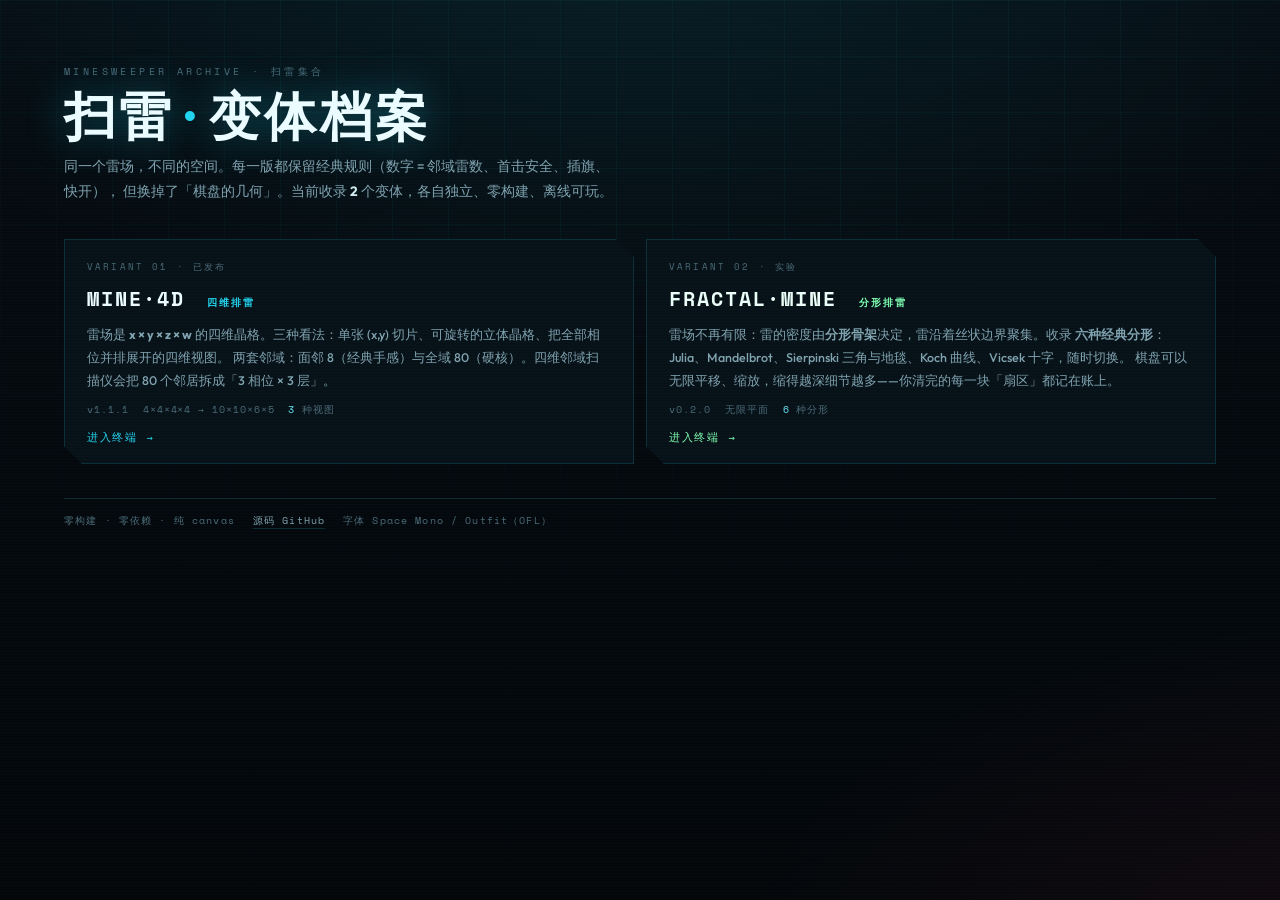
==== commit a6ce3322: "v1.3.0: six classic fractals in the fractal variant - field.js now has a mode table: Julia (c=i), Ma" ====
--- a/index.html
+++ b/index.html
@@ -6,7 +6,7 @@
 <meta name="theme-color" content="#05090d">
 <title>扫雷集合 — MINESWEEPER ARCHIVE</title>
 <link rel="icon" href="data:image/svg+xml,%3Csvg xmlns='http://www.w3.org/2000/svg' viewBox='0 0 32 32'%3E%3Crect width='32' height='32' rx='6' fill='%23081016'/%3E%3Ccircle cx='16' cy='16' r='8' fill='none' stroke='%2322d3ee' stroke-width='2'/%3E%3Ccircle cx='16' cy='16' r='2.6' fill='%23ff3b6b'/%3E%3C/svg%3E">
-<link rel="stylesheet" href="4d/fonts/fonts.css?v=1.1.1">
+<link rel="stylesheet" href="4d/fonts/fonts.css?v=1.3.0">
 <style>
 :root {
   --bg: #04080c; --panel: rgba(8,19,26,.92); --line: rgba(34,211,238,.16); --line2: rgba(34,211,238,.34);
@@ -97,10 +97,11 @@
     <span class="no">VARIANT 02 · 实验</span>
     <h2>FRACTAL·MINE <em>分形排雷</em></h2>
     <p class="desc">
-      雷场不再有限：雷的密度由 <b>Julia 集的逃逸时间</b>决定，所以雷会沿着分形的丝状边界聚集。
+      雷场不再有限：雷的密度由<b>分形骨架</b>决定，雷沿着丝状边界聚集。收录 <b>六种经典分形</b>：
+      Julia、Mandelbrot、Sierpinski 三角与地毯、Koch 曲线、Vicsek 十字，随时切换。
       棋盘可以无限平移、缩放，缩得越深细节越多——你清完的每一块「扇区」都记在账上。
     </p>
-    <div class="meta"><span>v0.1.0</span><span>无限平面</span><span><b>自相似</b> 雷场</span></div>
+    <div class="meta"><span>v0.2.0</span><span>无限平面</span><span><b>6</b> 种分形</span></div>
     <span class="go">进入终端 →</span>
   </a>
 </main>
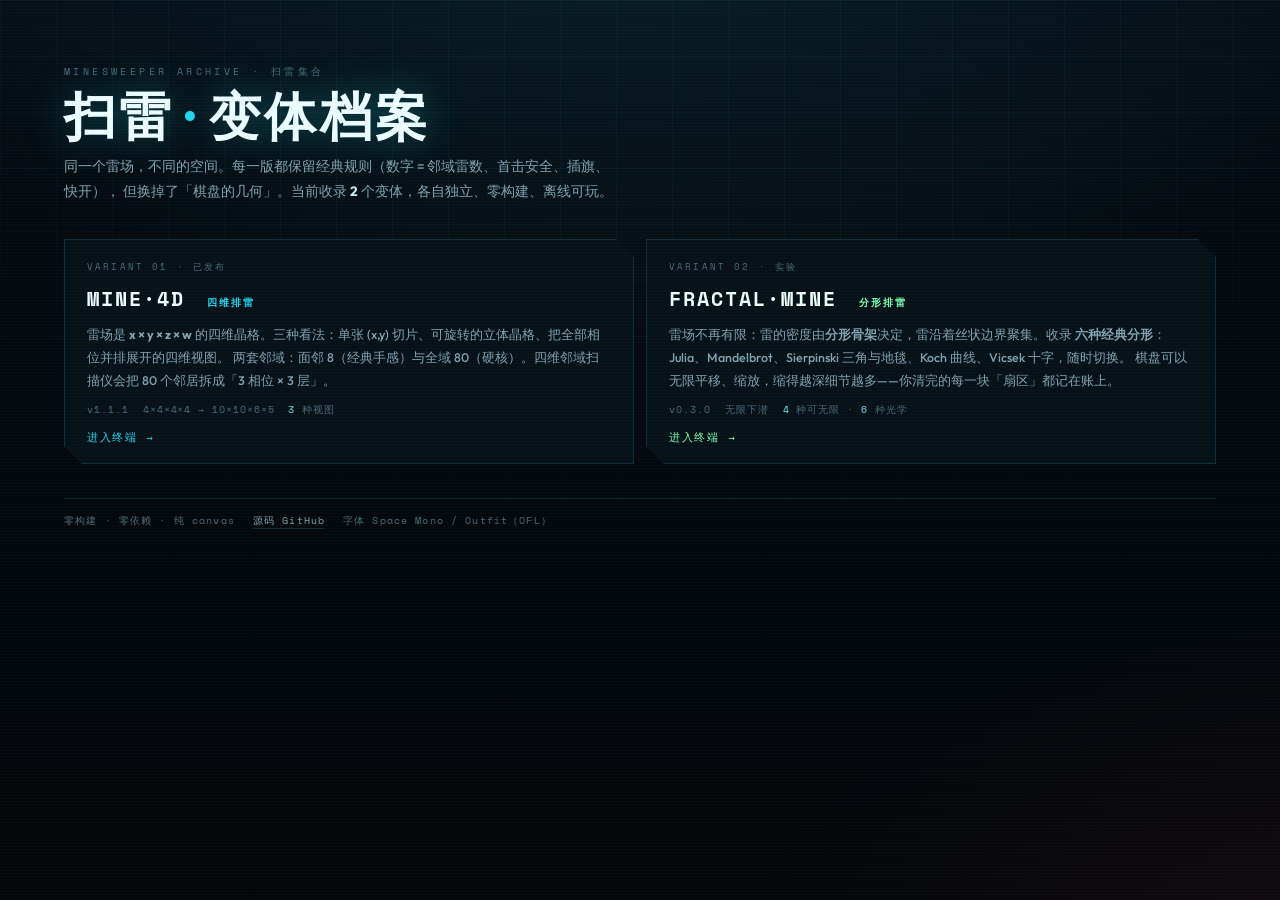
==== commit 1b859502: "v1.4.0: truly infinite fractal mode via digit automata The optical modes were float functions: preci" ====
--- a/index.html
+++ b/index.html
@@ -6,7 +6,7 @@
 <meta name="theme-color" content="#05090d">
 <title>扫雷集合 — MINESWEEPER ARCHIVE</title>
 <link rel="icon" href="data:image/svg+xml,%3Csvg xmlns='http://www.w3.org/2000/svg' viewBox='0 0 32 32'%3E%3Crect width='32' height='32' rx='6' fill='%23081016'/%3E%3Ccircle cx='16' cy='16' r='8' fill='none' stroke='%2322d3ee' stroke-width='2'/%3E%3Ccircle cx='16' cy='16' r='2.6' fill='%23ff3b6b'/%3E%3C/svg%3E">
-<link rel="stylesheet" href="4d/fonts/fonts.css?v=1.3.0">
+<link rel="stylesheet" href="4d/fonts/fonts.css?v=1.4.0">
 <style>
 :root {
   --bg: #04080c; --panel: rgba(8,19,26,.92); --line: rgba(34,211,238,.16); --line2: rgba(34,211,238,.34);
@@ -101,7 +101,7 @@
       Julia、Mandelbrot、Sierpinski 三角与地毯、Koch 曲线、Vicsek 十字，随时切换。
       棋盘可以无限平移、缩放，缩得越深细节越多——你清完的每一块「扇区」都记在账上。
     </p>
-    <div class="meta"><span>v0.2.0</span><span>无限平面</span><span><b>6</b> 种分形</span></div>
+    <div class="meta"><span>v0.3.0</span><span>无限下潜</span><span><b>4</b> 种可无限 · <b>6</b> 种光学</span></div>
     <span class="go">进入终端 →</span>
   </a>
 </main>
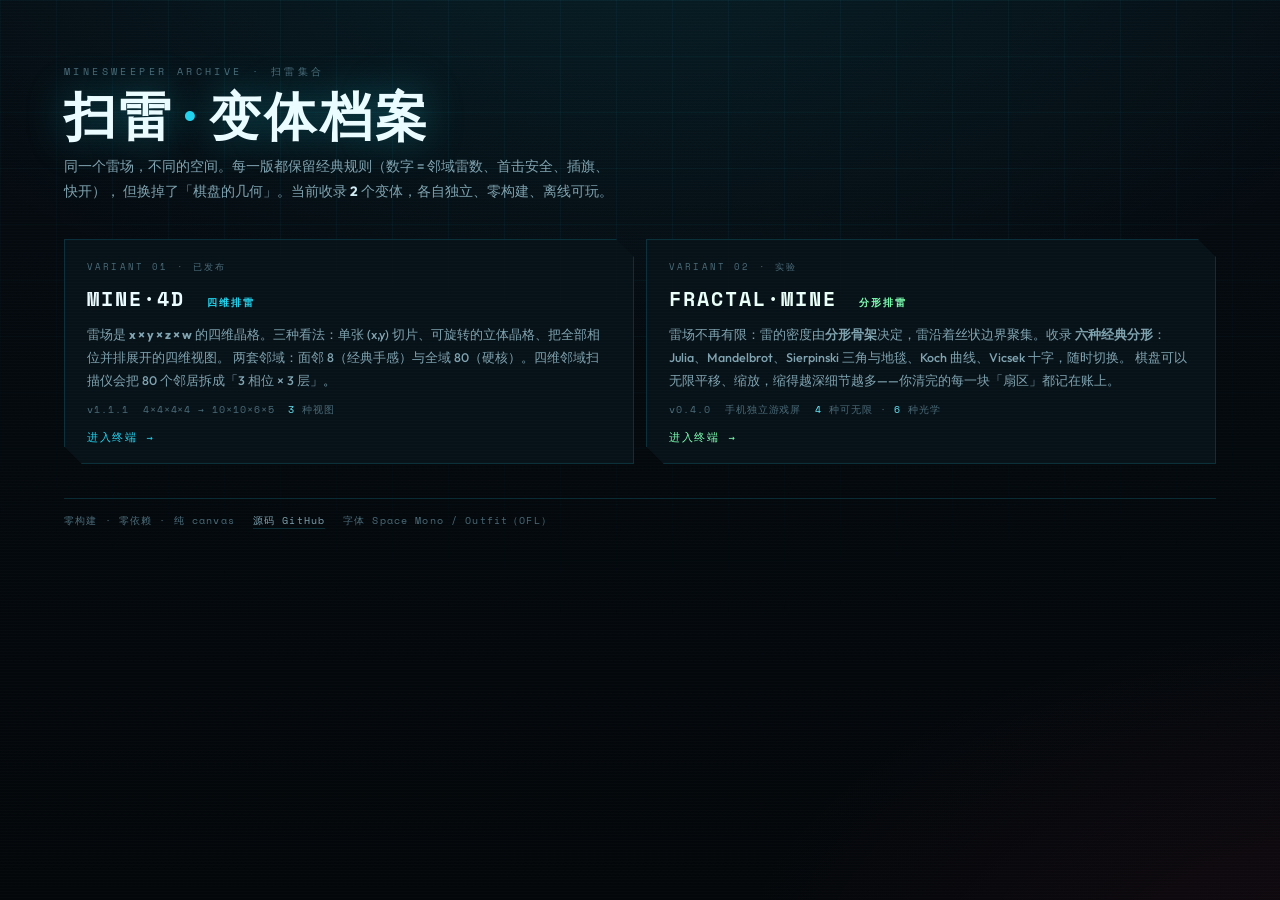
==== commit 7689623c: "v1.5.0: standalone game screen with a back button, mobile layout pass - the board now has its own sc" ====
--- a/index.html
+++ b/index.html
@@ -6,7 +6,7 @@
 <meta name="theme-color" content="#05090d">
 <title>扫雷集合 — MINESWEEPER ARCHIVE</title>
 <link rel="icon" href="data:image/svg+xml,%3Csvg xmlns='http://www.w3.org/2000/svg' viewBox='0 0 32 32'%3E%3Crect width='32' height='32' rx='6' fill='%23081016'/%3E%3Ccircle cx='16' cy='16' r='8' fill='none' stroke='%2322d3ee' stroke-width='2'/%3E%3Ccircle cx='16' cy='16' r='2.6' fill='%23ff3b6b'/%3E%3C/svg%3E">
-<link rel="stylesheet" href="4d/fonts/fonts.css?v=1.4.0">
+<link rel="stylesheet" href="4d/fonts/fonts.css?v=1.5.0">
 <style>
 :root {
   --bg: #04080c; --panel: rgba(8,19,26,.92); --line: rgba(34,211,238,.16); --line2: rgba(34,211,238,.34);
@@ -101,7 +101,7 @@
       Julia、Mandelbrot、Sierpinski 三角与地毯、Koch 曲线、Vicsek 十字，随时切换。
       棋盘可以无限平移、缩放，缩得越深细节越多——你清完的每一块「扇区」都记在账上。
     </p>
-    <div class="meta"><span>v0.3.0</span><span>无限下潜</span><span><b>4</b> 种可无限 · <b>6</b> 种光学</span></div>
+    <div class="meta"><span>v0.4.0</span><span>手机独立游戏屏</span><span><b>4</b> 种可无限 · <b>6</b> 种光学</span></div>
     <span class="go">进入终端 →</span>
   </a>
 </main>
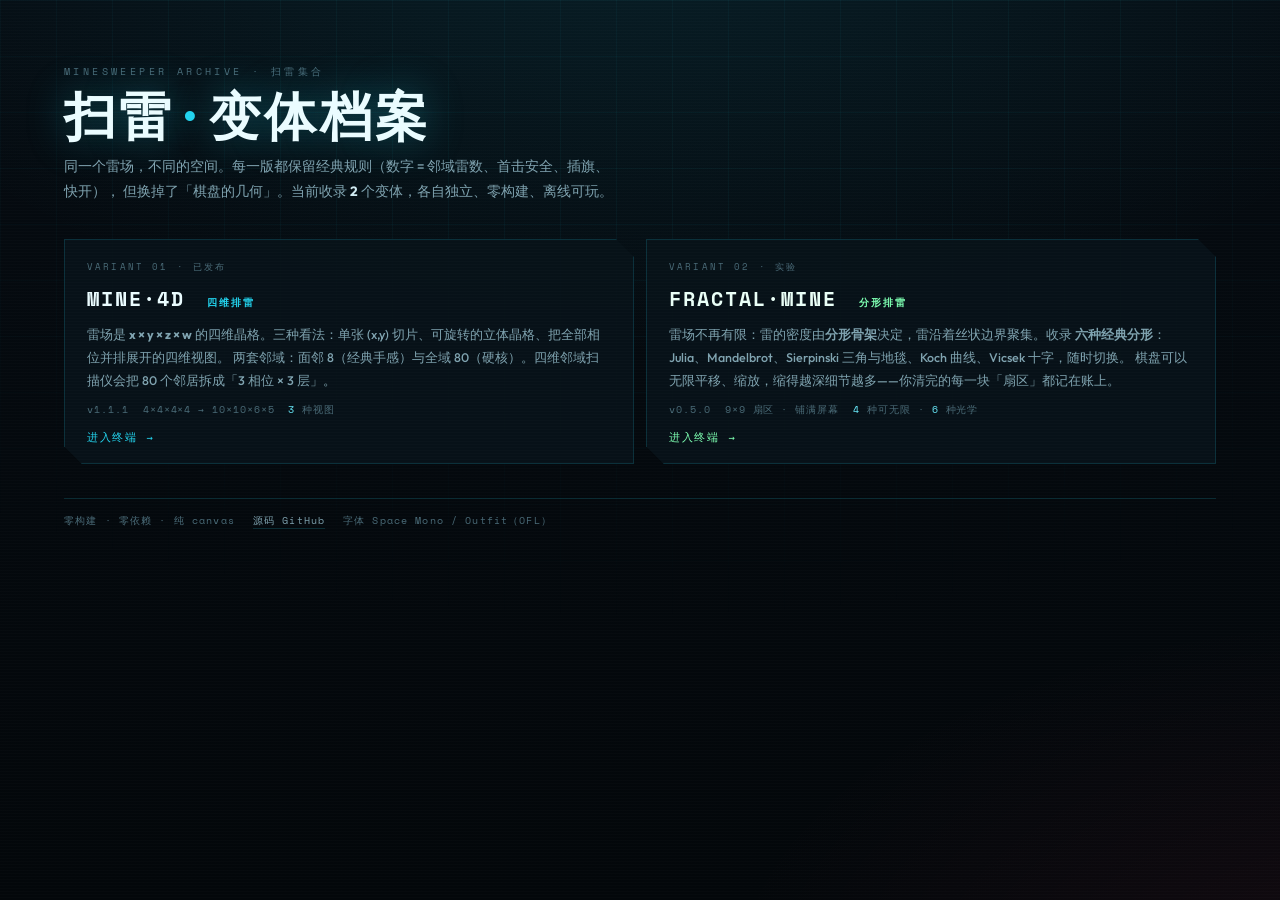
==== commit 81bcdbae: "v1.6.0: 9x9 sector that fits the screen The 21x21 task area never fit a phone viewport (cells down t" ====
--- a/index.html
+++ b/index.html
@@ -6,7 +6,7 @@
 <meta name="theme-color" content="#05090d">
 <title>扫雷集合 — MINESWEEPER ARCHIVE</title>
 <link rel="icon" href="data:image/svg+xml,%3Csvg xmlns='http://www.w3.org/2000/svg' viewBox='0 0 32 32'%3E%3Crect width='32' height='32' rx='6' fill='%23081016'/%3E%3Ccircle cx='16' cy='16' r='8' fill='none' stroke='%2322d3ee' stroke-width='2'/%3E%3Ccircle cx='16' cy='16' r='2.6' fill='%23ff3b6b'/%3E%3C/svg%3E">
-<link rel="stylesheet" href="4d/fonts/fonts.css?v=1.5.0">
+<link rel="stylesheet" href="4d/fonts/fonts.css?v=1.6.0">
 <style>
 :root {
   --bg: #04080c; --panel: rgba(8,19,26,.92); --line: rgba(34,211,238,.16); --line2: rgba(34,211,238,.34);
@@ -101,7 +101,7 @@
       Julia、Mandelbrot、Sierpinski 三角与地毯、Koch 曲线、Vicsek 十字，随时切换。
       棋盘可以无限平移、缩放，缩得越深细节越多——你清完的每一块「扇区」都记在账上。
     </p>
-    <div class="meta"><span>v0.4.0</span><span>手机独立游戏屏</span><span><b>4</b> 种可无限 · <b>6</b> 种光学</span></div>
+    <div class="meta"><span>v0.5.0</span><span>9×9 扇区 · 铺满屏幕</span><span><b>4</b> 种可无限 · <b>6</b> 种光学</span></div>
     <span class="go">进入终端 →</span>
   </a>
 </main>
